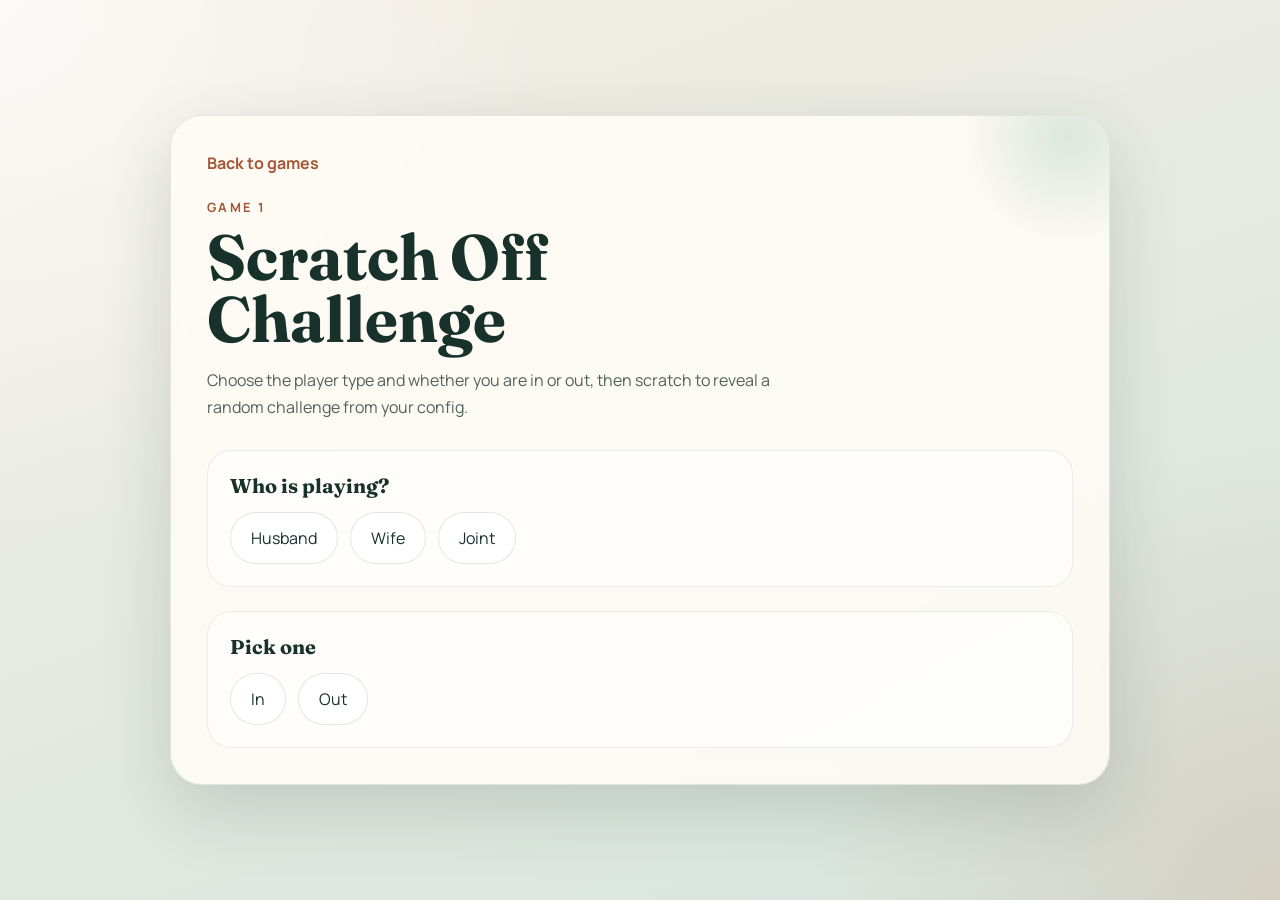
==== scratch-off.html @ 4e16a7d6 "Initial GitHub Pages game app" ====
<!DOCTYPE html>
<html lang="en">
<head>
  <meta charset="UTF-8">
  <meta name="viewport" content="width=device-width, initial-scale=1.0">
  <title>Scratch Off Challenge</title>
  <link rel="preconnect" href="https://fonts.googleapis.com">
  <link rel="preconnect" href="https://fonts.gstatic.com" crossorigin>
  <link href="https://fonts.googleapis.com/css2?family=Fraunces:wght@600;700&family=Manrope:wght@400;600;700&display=swap" rel="stylesheet">
  <link rel="stylesheet" href="styles.css">
</head>
<body>
  <main class="page-shell">
    <section class="game-card">
      <a class="back-link" href="index.html">Back to games</a>

      <div class="section-heading">
        <p class="eyebrow">Game 1</p>
        <h1>Scratch Off Challenge</h1>
        <p class="hero-copy">
          Choose the player type and whether you are in or out, then scratch to reveal a random challenge from your config.
        </p>
      </div>

      <section id="selection-step" class="step-panel">
        <div class="option-group" data-group="relationship">
          <h2>Who is playing?</h2>
          <div class="option-row">
            <button class="choice-chip" type="button" data-value="Husband">Husband</button>
            <button class="choice-chip" type="button" data-value="Wife">Wife</button>
            <button class="choice-chip" type="button" data-value="Joint">Joint</button>
          </div>
        </div>

        <div class="option-group" data-group="status">
          <h2>Pick one</h2>
          <div class="option-row">
            <button class="choice-chip" type="button" data-value="In">In</button>
            <button class="choice-chip" type="button" data-value="Out">Out</button>
          </div>
        </div>

        <button id="next-button" class="primary-button hidden" type="button">Next</button>
      </section>

      <section id="scratch-step" class="step-panel hidden">
        <div class="selection-summary">
          <span id="summary-text"></span>
          <button id="change-selection" class="text-button" type="button">Change selection</button>
        </div>

        <div class="scratch-card-shell">
          <div id="scratch-message" class="scratch-message" aria-live="polite"></div>
          <canvas
            id="scratch-canvas"
            class="scratch-canvas"
            width="320"
            height="320"
            aria-label="Scratch off area"
          ></canvas>
        </div>

        <div class="action-row">
          <button id="skip-button" class="secondary-button" type="button">Skip</button>
          <button id="reset-button" class="primary-button" type="button">Start over</button>
        </div>
      </section>
    </section>
  </main>

  <script type="module" src="scratch-off.js"></script>
</body>
</html>
---- styles.css ----
:root {
  --bg-top: #f4eee4;
  --bg-bottom: #d6e5de;
  --card: rgba(255, 252, 246, 0.88);
  --card-border: rgba(62, 76, 69, 0.12);
  --text-main: #18312b;
  --text-soft: #52625b;
  --accent: #c96f4a;
  --accent-dark: #a45636;
  --accent-soft: #f4c8a7;
  --mint: #8fb9a8;
  --shadow: 0 24px 70px rgba(24, 49, 43, 0.16);
}

* {
  box-sizing: border-box;
}

body {
  margin: 0;
  min-height: 100vh;
  font-family: "Manrope", sans-serif;
  color: var(--text-main);
  background:
    radial-gradient(circle at top left, rgba(255, 255, 255, 0.7), transparent 35%),
    radial-gradient(circle at bottom right, rgba(201, 111, 74, 0.18), transparent 30%),
    linear-gradient(160deg, var(--bg-top), var(--bg-bottom));
}

.page-shell {
  min-height: 100vh;
  display: grid;
  place-items: center;
  padding: 32px 20px;
}

.landing-shell::before,
.landing-shell::after,
.game-card::before {
  content: "";
  position: absolute;
  inset: auto;
  border-radius: 999px;
  pointer-events: none;
}

.hero-card,
.game-card {
  position: relative;
  width: min(100%, 940px);
  padding: 36px;
  border: 1px solid var(--card-border);
  border-radius: 32px;
  background: var(--card);
  backdrop-filter: blur(10px);
  box-shadow: var(--shadow);
  overflow: hidden;
}

.hero-card::before,
.game-card::before {
  width: 220px;
  height: 220px;
  right: -70px;
  top: -90px;
  background: radial-gradient(circle, rgba(143, 185, 168, 0.3), transparent 70%);
}

.eyebrow {
  margin: 0 0 10px;
  text-transform: uppercase;
  letter-spacing: 0.18em;
  font-size: 0.8rem;
  font-weight: 700;
  color: var(--accent-dark);
}

h1,
h2 {
  margin: 0;
  font-family: "Fraunces", serif;
}

h1 {
  font-size: clamp(2.2rem, 5vw, 4.3rem);
  line-height: 0.96;
  max-width: 12ch;
}

h2 {
  font-size: 1.25rem;
  margin-bottom: 14px;
}

.hero-copy {
  max-width: 58ch;
  margin: 18px 0 0;
  line-height: 1.7;
  color: var(--text-soft);
}

.game-grid {
  display: grid;
  grid-template-columns: repeat(auto-fit, minmax(220px, 1fr));
  gap: 16px;
  margin-top: 34px;
}

.game-button,
.choice-chip,
.primary-button,
.secondary-button,
.text-button {
  font: inherit;
}

.game-button {
  display: flex;
  flex-direction: column;
  gap: 8px;
  padding: 22px;
  border: 1px solid rgba(24, 49, 43, 0.1);
  border-radius: 24px;
  text-decoration: none;
  color: inherit;
  background: linear-gradient(180deg, rgba(255, 255, 255, 0.8), rgba(244, 238, 228, 0.95));
  transition: transform 180ms ease, box-shadow 180ms ease, border-color 180ms ease;
}

.game-button:hover,
.game-button:focus-visible {
  transform: translateY(-4px);
  box-shadow: 0 18px 40px rgba(24, 49, 43, 0.12);
  border-color: rgba(201, 111, 74, 0.35);
}

.game-button--disabled {
  opacity: 0.62;
  cursor: not-allowed;
}

.game-button__title {
  font-family: "Fraunces", serif;
  font-size: 1.5rem;
}

.game-button__meta {
  color: var(--text-soft);
}

.back-link {
  display: inline-flex;
  margin-bottom: 24px;
  color: var(--accent-dark);
  text-decoration: none;
  font-weight: 700;
}

.section-heading {
  margin-bottom: 28px;
}

.step-panel {
  display: grid;
  gap: 24px;
}

.option-group {
  padding: 22px;
  border: 1px solid rgba(24, 49, 43, 0.08);
  border-radius: 24px;
  background: rgba(255, 255, 255, 0.55);
}

.option-row {
  display: flex;
  flex-wrap: wrap;
  gap: 12px;
}

.choice-chip {
  padding: 14px 20px;
  border: 1px solid rgba(24, 49, 43, 0.12);
  border-radius: 999px;
  background: white;
  color: var(--text-main);
  cursor: pointer;
  transition: transform 160ms ease, background 160ms ease, border-color 160ms ease, color 160ms ease;
}

.choice-chip:hover,
.choice-chip:focus-visible {
  transform: translateY(-2px);
  border-color: rgba(201, 111, 74, 0.5);
}

.choice-chip.selected {
  background: var(--text-main);
  border-color: var(--text-main);
  color: white;
}

.primary-button,
.secondary-button {
  min-height: 48px;
  padding: 12px 20px;
  border-radius: 999px;
  border: none;
  font-weight: 700;
  cursor: pointer;
  transition: transform 160ms ease, opacity 160ms ease, background 160ms ease;
}

.primary-button:hover,
.secondary-button:hover,
.text-button:hover,
.primary-button:focus-visible,
.secondary-button:focus-visible,
.text-button:focus-visible {
  transform: translateY(-2px);
}

.primary-button {
  justify-self: start;
  color: white;
  background: linear-gradient(135deg, var(--accent), var(--accent-dark));
}

.secondary-button {
  color: var(--text-main);
  background: linear-gradient(135deg, #f8ead5, #f1caa6);
}

.text-button {
  border: none;
  background: transparent;
  color: var(--accent-dark);
  font-weight: 700;
  cursor: pointer;
  padding: 0;
}

.selection-summary {
  display: flex;
  flex-wrap: wrap;
  align-items: center;
  justify-content: space-between;
  gap: 12px;
  color: var(--text-soft);
}

.scratch-card-shell {
  position: relative;
  width: min(100%, 360px);
  aspect-ratio: 1 / 1;
  margin: 0 auto;
  border-radius: 28px;
  overflow: hidden;
  border: 1px solid rgba(24, 49, 43, 0.08);
  box-shadow: 0 20px 50px rgba(24, 49, 43, 0.16);
  background: linear-gradient(135deg, rgba(255, 252, 246, 0.95), rgba(246, 221, 196, 0.95));
}

.scratch-message,
.scratch-canvas {
  position: absolute;
  inset: 0;
}

.scratch-message {
  display: grid;
  place-items: center;
  padding: 24px;
  text-align: center;
  font-family: "Fraunces", serif;
  font-size: clamp(1.45rem, 3vw, 2rem);
  line-height: 1.2;
  color: var(--text-main);
}

.scratch-canvas {
  width: 100%;
  height: 100%;
  touch-action: none;
  cursor: crosshair;
}

.action-row {
  display: flex;
  justify-content: center;
  flex-wrap: wrap;
  gap: 12px;
}

.hidden {
  display: none;
}

@media (max-width: 640px) {
  .hero-card,
  .game-card {
    padding: 24px;
    border-radius: 24px;
  }

  h1 {
    max-width: 100%;
  }

  .selection-summary {
    align-items: flex-start;
  }

  .primary-button,
  .secondary-button {
    width: 100%;
  }
}
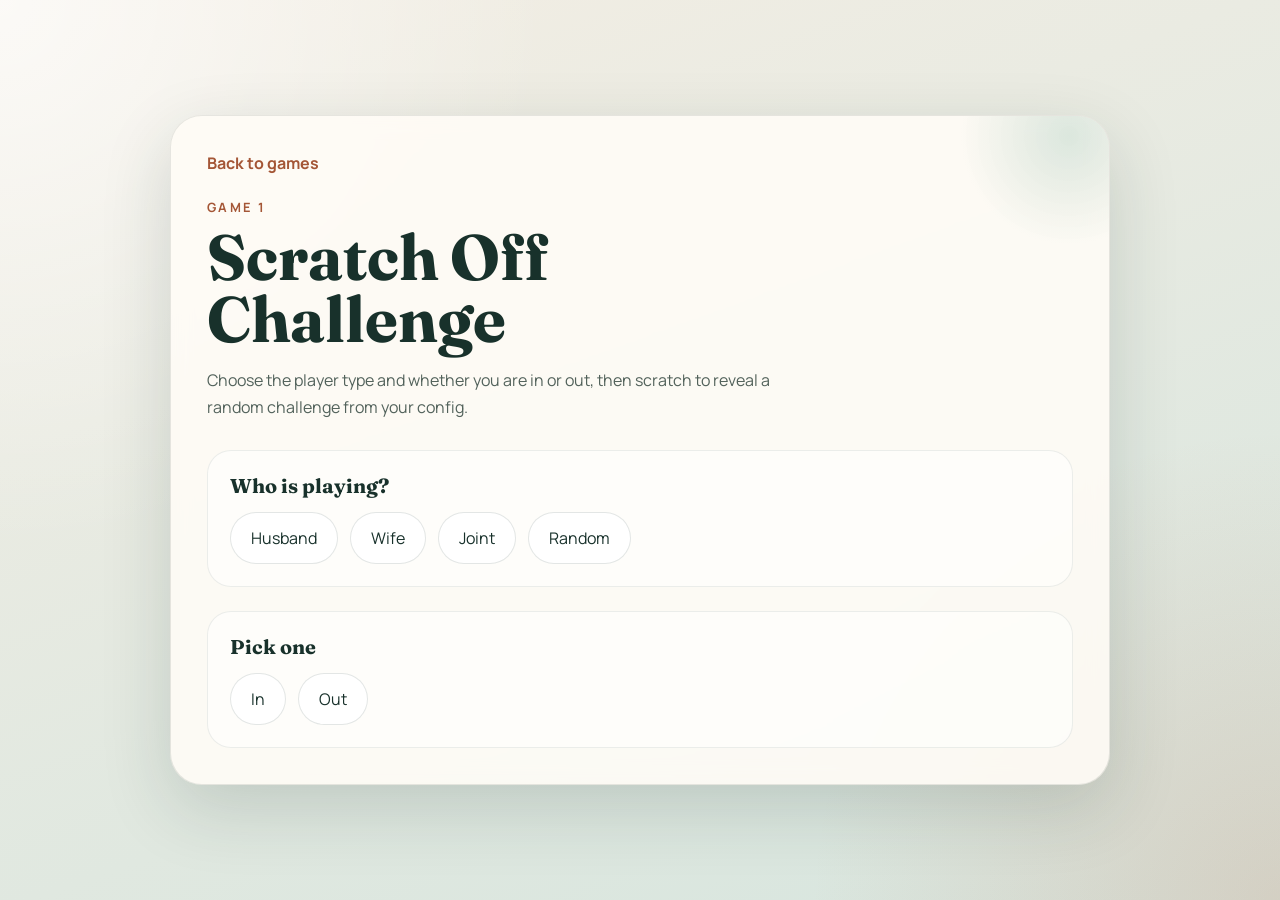
==== commit f4bad85b: "Add underwear roulette and weekly challenge games" ====
--- a/scratch-off.html
+++ b/scratch-off.html
@@ -29,6 +29,7 @@
             <button class="choice-chip" type="button" data-value="Husband">Husband</button>
             <button class="choice-chip" type="button" data-value="Wife">Wife</button>
             <button class="choice-chip" type="button" data-value="Joint">Joint</button>
+            <button class="choice-chip" type="button" data-value="Random">Random</button>
           </div>
         </div>
 
--- a/styles.css
+++ b/styles.css
@@ -292,6 +292,61 @@
   gap: 12px;
 }
 
+.roulette-results {
+  display: grid;
+  grid-template-columns: repeat(auto-fit, minmax(180px, 1fr));
+  gap: 16px;
+}
+
+.roulette-result-card {
+  display: grid;
+  gap: 10px;
+  padding: 22px;
+  border-radius: 24px;
+  border: 1px solid rgba(24, 49, 43, 0.08);
+  background: linear-gradient(180deg, rgba(255, 255, 255, 0.72), rgba(244, 238, 228, 0.85));
+}
+
+.roulette-label {
+  text-transform: uppercase;
+  letter-spacing: 0.14em;
+  font-size: 0.77rem;
+  font-weight: 700;
+  color: var(--accent-dark);
+}
+
+.roulette-value {
+  font-family: "Fraunces", serif;
+  font-size: 1.5rem;
+  line-height: 1.1;
+}
+
+.weekly-grid {
+  display: grid;
+  grid-template-columns: repeat(auto-fit, minmax(280px, 1fr));
+  gap: 22px;
+}
+
+.weekly-card {
+  display: grid;
+  gap: 16px;
+  padding: 22px;
+  border: 1px solid rgba(24, 49, 43, 0.08);
+  border-radius: 24px;
+  background: rgba(255, 255, 255, 0.52);
+}
+
+.weekly-card__header {
+  display: flex;
+  align-items: center;
+  justify-content: space-between;
+  gap: 12px;
+}
+
+.weekly-scratch-card {
+  width: min(100%, 320px);
+}
+
 .hidden {
   display: none;
 }
